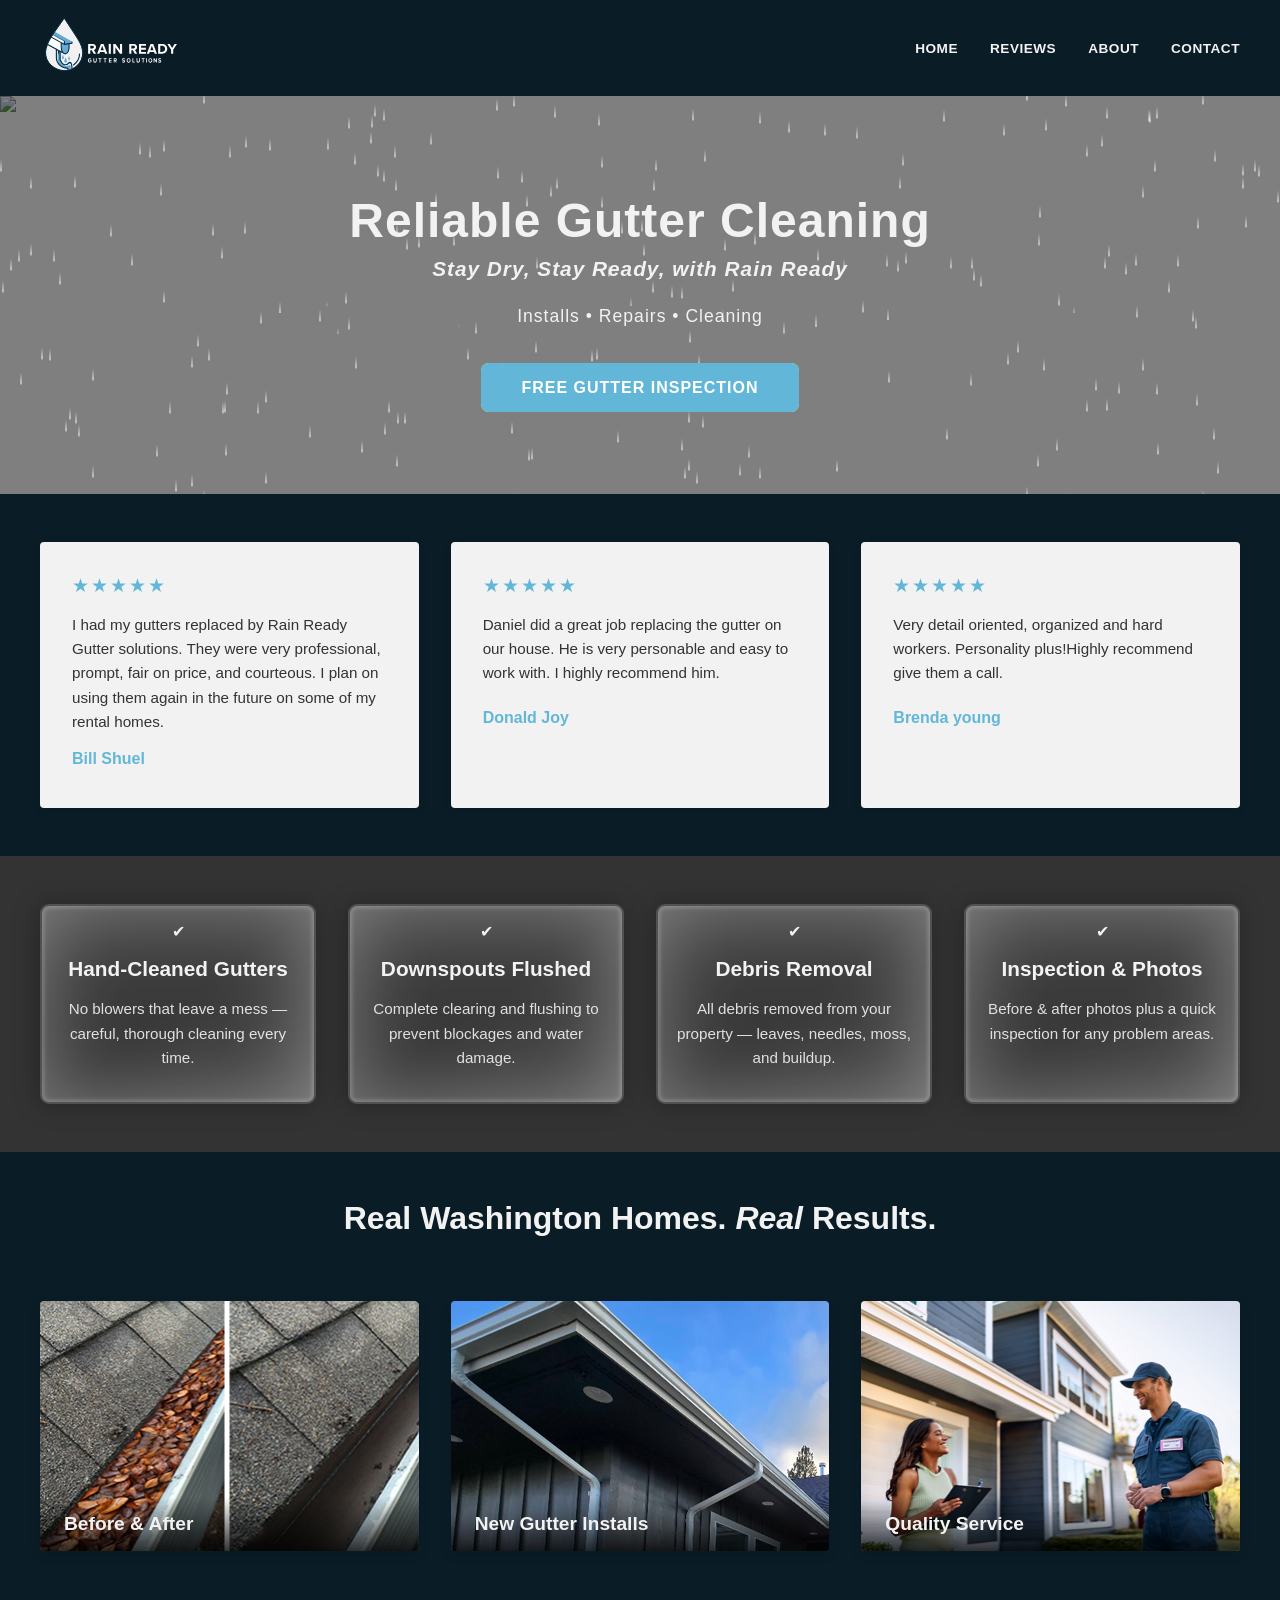
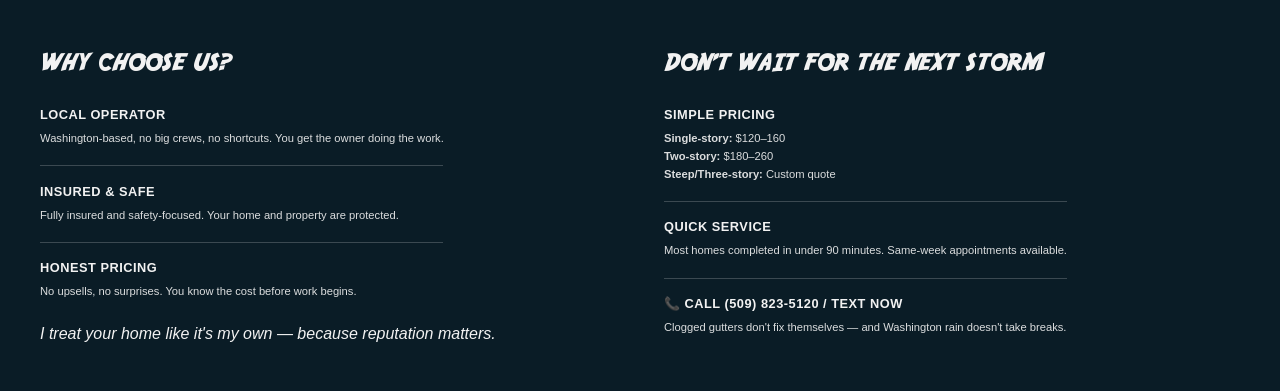
==== index-copy.html @ 387415eb "Entire site push" ====
<!DOCTYPE html>
<html lang="en">
<head>
    <meta charset="UTF-8" />
    <title>Rain Ready Gutter Solutions</title>
    <meta name="description" content="Call us for all your Gutter needs today! Continuous Gutter Installation, Cleaning and Repairs" />
    <meta name="viewport" content="width=device-width, initial-scale=1.0" />
    <link rel="stylesheet" href="css/normalize.css" />
    <!-- <link rel="stylesheet" href="css/styles.css" /> -->
    <link rel="stylesheet" href="css/styles-new.css" />
    <link href="https://fonts.googleapis.com/css?family=Montserrat:700,400&display=swap" rel="stylesheet">
    <style>
       
    </style>
</head>
<body>
    <div class="master-container">
    <div class="page-container">
      <!-- Header/Navigation -->
      <header class="header">
        <div class="header-content">
          <div class="logo-container">
            <img src="images/logo-RR.svg" alt="Rain Ready Company Logo">
          </div>
          <nav class="nav-menu">
            <ul>
              <li><a href="#home">HOME</a></li>
              <li><a href="#reviews">REVIEWS</a></li>
              <li><a href="#about">ABOUT</a></li>
              <li><a href="#contact">CONTACT</a></li>
            </ul>
          </nav>
        </div>
      </header>

      <!-- Hero Section -->
      <section class="hero">
        <div class="rain-overlay" id="rain-overlay">
          <canvas id='canvas'></canvas>
          <!-- <div class="row-1 row"></div>
<div class="row-2 row"></div>
<div class="row-3 row"></div>
<div class="row-4 row"></div>
<div class="row-5 row"></div>
<div class="row-6 row"></div>
<div class="row-7 row"></div>
<div class="row-8 row"></div>
<div class="row-9 row"></div>
<div class="row-10 row"></div> -->
        </div>
        <div class="hero-background">
          <img src="images/hero-bg.webp" alt="Kitchen Remodeling">
        </div>
        <div class="hero-content">
          <h1>Reliable Gutter Cleaning</h1>
          <h2>Stay Dry, Stay Ready, with Rain Ready</h2>
          <h4>Installs • Repairs • Cleaning<h4>
          
          <div class="hero-buttons">
            <a href="tel:509-823-5120" class="btn btn-white">Free Gutter Inspection</a>
          </div>
          </div>
        </div>
      </section>

      <!-- Testimonials Section -->
      <section class="testimonials">
        <div class="testimonials-grid">
          <div class="testimonial-card">
            <div class="stars">★★★★★</div>
            <p class="testimonial-text">I had my gutters replaced by Rain Ready Gutter solutions. They were very professional, prompt, fair on price, and courteous. I plan on using them again in the future on some of my rental homes.</p>
            <p class="testimonial-author">Bill Shuel</p>
          </div>
          <div class="testimonial-card">
            <div class="stars">★★★★★</div>
            <p class="testimonial-text">Daniel did a great job replacing the gutter on our house. He is very personable and easy to work with. I highly recommend him.</p>
            <p class="testimonial-author">Donald Joy</p>
          </div>
          <div class="testimonial-card">
            <div class="stars">★★★★★</div>
            <p class="testimonial-text">Very detail oriented, organized and hard workers. Personality plus!Highly recommend give them a call.</p>
            <p class="testimonial-author">Brenda young</p>
          </div>
        </div>
      </section>

      <!-- Service Cards Section -->
      <section class="service-cards">
        <div class="cards-grid">
          <div class="service-card glass-card">
            <div class="card-icon">✔</div>
            <h3>Hand-Cleaned Gutters</h3>
            <p>No blowers that leave a mess — careful, thorough cleaning every time.</p>
          </div>
          <div class="service-card glass-card">
            <div class="card-icon">✔</div>
            <h3>Downspouts Flushed</h3>
            <p>Complete clearing and flushing to prevent blockages and water damage.</p>
          </div>
          <div class="service-card glass-card">
            <div class="card-icon">✔</div>
            <h3>Debris Removal</h3>
            <p>All debris removed from your property — leaves, needles, moss, and buildup.</p>
          </div>
          <div class="service-card glass-card">
            <div class="card-icon">✔</div>
            <h3>Inspection & Photos</h3>
            <p>Before & after photos plus a quick inspection for any problem areas.</p>
          </div>
        </div>
      </section>

      <!-- Brands Section 
      <section class="brands">
        <div class="brands-grid">
          <img src="images/brand-1.webp" alt="Brand 1">
          <img src="images/brand-2.webp" alt="Brand 2">
          <img src="images/brand-3.webp" alt="Brand 3">
          <img src="images/brand-4.webp" alt="Brand 4">
        </div>
      </section>-->

      <!-- Featured Work Section -->
      <section class="featured-work">
        <h2>Real Washington Homes. <i>Real</i> Results.</h2>
        <div class="projects-grid">
          <div class="project-card">
            <img src="images/before-after.webp" alt="Before & After">
            <h3>Before & After</h3>
          </div>
          <div class="project-card">
            <img src="images/featured-new-gutter.webp" alt="New Gutter Installs">
            <h3>New Gutter Installs</h3>
          </div>
          <div class="project-card">
            <img src="images/quality-service.webp" alt="Professional Service">
            <h3>Quality Service</h3>
          </div>
        </div>
      </section>

      <!-- Footer Section -->
      <footer class="footer">
        <div class="footer-content">
          <div class="footer-column">
            <h3>Why Choose Us?</h3>
            <div class="footer-item">
              <h4>LOCAL OPERATOR</h4>
              <p>Washington-based, no big crews, no shortcuts. You get the owner doing the work.</p>
            </div>
            <hr>
            <div class="footer-item">
              <h4>INSURED & SAFE</h4>
              <p>Fully insured and safety-focused. Your home and property are protected.</p>
            </div>
            <hr>
            <div class="footer-item">
              <h4>HONEST PRICING</h4>
              <p>No upsells, no surprises. You know the cost before work begins.</p>
            </div>
            <p style="margin-top: 1.5rem; font-style: italic;">I treat your home like it's my own — because reputation matters.</p>
          </div>
          <div class="footer-column">
            <h3>DON'T WAIT FOR THE NEXT STORM</h3>
            <div class="footer-item">
              <h4>SIMPLE PRICING</h4>
              <p><strong>Single-story:</strong> $120–160<br><strong>Two-story:</strong> $180–260<br><strong>Steep/Three-story:</strong> Custom quote</p>
            </div>
            <hr>
            <div class="footer-item">
              <h4>QUICK SERVICE</h4>
              <p>Most homes completed in under 90 minutes. Same-week appointments available.</p>
            </div>
            <hr>
            <div class="footer-item">
              <h4>📞 CALL  (509) 823-5120 / TEXT NOW</h4>
              <p>Clogged gutters don't fix themselves — and Washington rain doesn't take breaks.</p>
            </div>
          </div>
        </div>
      </footer>
    </div>
    </div>


</body>
<script
  src="https://code.jquery.com/jquery-3.7.1.min.js"
  integrity="sha256-/JqT3SQfawRcv/BIHPThkBvs0OEvtFFmqPF/lYI/Cxo="
  crossorigin="anonymous"></script>
<script src="js/danJS.js"></script>
</html>
---- css/styles.css ----
body {
            margin: 0;
            font-family: Verdana, Tahoma, sans-serif, sans-serif;
            min-height: 100vh;
            color: #fff;
            font-size: 16px;
            }

          @font-face {
            font-family: 'White On Black';
            src: url('fonts/White%20On%20Black.ttf') format('truetype');
            font-weight: normal;
            font-style: normal;
            font-display: swap;
          }

        h1 {

            font-size: 2.44rem;
            /* clamp(1rem, 2vw, 2.44rem);      */
            font-weight: 700;
            line-height: 1.55;
            color: #ffffff;
            filter: invert(1);
            letter-spacing: 0.015em;
        }

        h2 {
          
            font-size: 1.95rem;        
            line-height: 1.55;
            letter-spacing: 0.02em;
            font-weight: 600;
            color: #000;
            filter: invert(1);
            margin: 10px 0 15px
        }


        h3 {
            
            font-size: 1.75rem;       
            line-height: 1.55;
            letter-spacing: 0.02em;
            font-weight: 600;
            color: #000;
            filter: invert(1);
            margin: 10px 0 15px
        }

        h4 {
            font-size: 1.56rem;
            line-height: 1.55;
            font-weight: 500;
            letter-spacing: 0.02em;
            color: #000;
            filter: invert(1);
            margin: 10px 0 15px
        }

        h5 {
            
            font-size: 1.4rem;
            line-height: 1.6;
            font-weight: 500;
            letter-spacing: 0.025em;
            color: #000;
            filter: invert(1);
            margin: 10px 0 15px
        }
        
        .subheading {
            font-family:  Arial, sans-serif;
            font-size: 1.1rem;
            font-weight: 500;
            color: #ffffff;
            mix-blend-mode: difference;
            margin-bottom: 16px;
        }

        p {
            font-size: .8rem;
            font-weight: 400;
            color: #1c1c1c;
            letter-spacing: 0.04em;
            text-wrap: balance;
            line-height: 1.5;
        }

        button {
          font-size: .9rem;
        }

        .center-me {
          align-self: center;
        }

        .master-container {
            max-width: 100%;
            margin: 0 auto;
            height: 100vh;
            margin: 0 0 35px;
        }

        .page-container {
            width: 86%;
            margin: 0 0 35px;
            background: #020024;
            background: linear-gradient(159deg,rgba(0, 26, 56, 1) 0%, rgba(5, 151, 255, 1) 60%, rgba(199, 221, 240, 1) 90%);
            padding: 32px;
            border-radius: 0 20px 20px 0;
            align-items:center;   
        }

        .header {
            display: grid;
            grid-template-columns: repeat(2, 1fr);
            gap: 16px;
            margin: 0 0 32px;
        }

        .header-items {
           align-self: center;
        }

        #Layer_1 {
            height:51px;
            width:auto
        }

        .logo-container-header {
            grid-column: 1 / -1;
            display: flex;
            align-items: center;
            & > img {
                height: 144px;
                margin-right: 24px;
            }
            & > span {
              color: #fff; 
              font-family: 'Montserrat', sans-serif; 
              font-size: 2.5rem; 
              font-weight: 700;
            }
        }

        .logo-container-card {
            grid-column: 1 / -1;
            display: flex;
            align-items: center;
            justify-content: flex-start;
            height: 40px;
            margin-bottom: 32px;
            & > img {
            height: 77%;
            width: auto; 
            object-fit: contain;
    
            display: block; 
            }
            & > span {
              color: #fff; 
              font-family: 'Montserrat', sans-serif; 
              font-size: 1lh;
              line-height: 1;
              font-weight: 700;
              mix-blend-mode: difference;
            }

        }  

        .logo-container-card .menu-container .menu-item a {
            font-size: .7rem;
             color: #000;
             font-weight: 500;
        }
        
        .homepage-card-container{
            display: grid;
            width: 107%;
            grid-template-columns: 1fr 1fr;
        }
        .homepage-card-column {
            display: grid;
            grid-template-columns: 1fr;
            gap: 20px;
            align-content: start;
            container: card-2-left-col / inline-size;
        }
        
        .card-2-col-left {
            @container (max-width:400px) {
            h1{
              font-size: 5cqw;
            }
        }
      }

        .homepage-cards {
            background: #fff;
            box-shadow: 4px 3px 24px rgba(0, 0, 0, 0.369);
            border-radius: 10px;
            padding: 11px 20px;
            margin-right: 24px;
            text-align: left;
        }

        .homepage-black-bg-card {
            display: grid;
            grid-template-columns: 62% auto;
            grid-column-gap: 43px;
            align-items: center;
            justify-content: center;
            padding: 24px;
            background: #000;
            box-shadow: 4px 3px 24px rgba(0, 0, 0, 0.369);
            border-radius: 10px;
            margin-right: 24px;
            color: #fff;
            font-size: 1.2rem;
            
            font-weight: 400;
            letter-spacing: 2px;
            text-align: left;
          
        }

      .card-section {
          max-width: 600px;
          margin: 40px auto;
          padding: 12px;
        }
      .card-section h1 {
        text-align: center;
      }

.card-title {
  text-align: center;
  font-size: 2rem;
  font-weight: 600;
  margin-bottom: 32px;
  color: #222;
}

.card-cards {
  display: grid;
  grid-template-columns: repeat(3, 1fr);
  gap: 24px;
  justify-items: stretch;
  align-items: stretch;
}

.card-card {
    cursor: pointer;
  background: linear-gradient(180deg, #fff 80%, #f3e8ff 100%);
  border-radius: 18px;
  padding: 32px 0 24px 0; /* top:32px, right:0, bottom:24px, left:0 */
  width: 100%;
  height:100%
  box-sizing: border-box;
  display: flex;
  flex-direction: column;
  align-items: center;
  transition: box-shadow 0.2s;
}

.card-card:hover {
  box-shadow: 0 8px 32px rgba(80, 63, 205, 0.16);
}

.card-card-img {
  border-radius: 12px;
  padding: 0;
  margin-bottom: 20px;
  display: flex;
  align-items: center;
  justify-content: center;
  width: 100%;
  height: 160px;
  overflow: hidden;
  position: relative;
}

.card-card-img img {
  display: block;
  width: 100%;
  height: 100%;
  object-fit: cover;
  border-radius: 12px;
  /* Increase saturation */
  filter: saturate(1.6);
  transition: filter 0.3s, transform 0.4s cubic-bezier(.4,0,.2,1);
}

/* On card hover, scale image and keep increased saturation */
.card-card:hover .card-card-img img {
  transform: scale(1.2);
  filter: saturate(1.6);
}

.card-card-heading {
  font-size: 1.1rem;
  font-weight: 600;
  margin: 13px 0 13px 0;
  text-align: center;
  color: #222;
}

.card-card-text {
  font-size: .9rem;
  color: #444;
  text-align: center;
  line-height: 1.3;
  margin: 0;
}   

.css-button-arrow--sky {
  min-width: 130px;
  height: 35px;
  color: #fff;
  padding: 5px 10px;
  cursor: pointer;
  transition: all 0.3s ease;
  position: relative;
  display: inline-block;
  outline: none;
  overflow: hidden;
  border-radius: 5px;
  border: none;
  background: linear-gradient(91deg,rgba(0, 55, 117, 1) 44%, rgb(15, 176, 225) 62%);
  background-size: 250% 100%;
  background-position: left;
  
}
.css-button-arrow--sky:hover {
  border-radius: 5px;
  padding-right: 24px;
  padding-left:8px;
  background-position: right;
  color: #000;
}
.css-button-arrow--sky:hover:after {
  opacity: 1;
  right: 10px;
  color:67bc45;
}
.css-button-arrow--sky:after {
  content: "\00BB";
  position: absolute;
  opacity: 0;
  font-size: 20px;
  line-height: 32px;
  top: 0;
  right: -20px;
  transition: 0.4s;
  color:67bc45;
}

.button {
  padding: 12px 28px;
  background: linear-gradient(90deg, #0537ff 0%, #149400 100%);
  background-size: 200% 100%;
  background-position: left;
  color: #fff;
  border: none;
  border-radius: 6px;
  font-family: 'Montserrat', sans-serif;
  font-weight: 700;
  font-size: .9rem;
  cursor: pointer;
  display: inline-block;
  box-shadow: 0 2px 12px rgba(0,81,168,0.10);
  letter-spacing: 0.04em;
  transition: 
    background-position 0.4s cubic-bezier(.4,0,.2,1),
    background-size 0.4s cubic-bezier(.4,0,.2,1),
    background 0.3s cubic-bezier(.4,0,.2,1),
    color 0.2s,
    box-shadow 0.2s,
    transform 0.15s;
}

.button.small {
  padding: 10px 22px;
  font-size: .8rem;
}

.button:hover, .button:focus {
  background-position: right;
  background-size: 220% 100%;
  color: #fff;
  box-shadow: 0 4px 24px rgba(0,81,168,0.18);
  transform: translateY(-2px) scale(1.04);
}

.menu-container {
    display: flex;
    width:100%;
    gap: 28px;
    list-style: none;
    margin: 0;
    padding: 0;
    align-items: center;
    justify-content: end;

}

.menu-container .menu-item a {
    color: #fff;
    text-decoration: none;
    font-size: 1.1rem;
    font-family: 'Montserrat', sans-serif;
    font-weight: 500;
    transition: color 0.2s;
}

.menu-container .menu-item a:hover {
    color: #00bfff;
}

/* AI */
        
        .logo {
            display: flex;
            align-items: center;
            margin-bottom: 24px;
        }
        .logo img {
            height: 28px;
            margin-right: 10px;
        }
        .logo span {
            font-weight: 600;
            font-size: 1.1rem;
            color: #222;
        }
        .title {
            font-size: 2.5rem;
            font-weight: 700;
            margin: 0 0 16px 0;
            line-height: 1.1;
        }
        .desc {
            font-size: .9rem;
            color: #444;
            margin-bottom: 15px;
            line-height: 1.3;
        }
        .actions {
            display: flex;
            gap: 16px;
            margin-bottom: 24px;
        }
        .btn {
            padding: 12px 28px;
            border-radius: 24px;
            border: none;
            font-size: 1rem;
            font-weight: 600;
            cursor: pointer;
            transition: background 0.2s;
        }
        .btn.primary {
            background: #1de782;
            color: #fff;
        }
        .btn.secondary {
            background: #fff;
            color: #222;
            border: 2px solid #222;
        }
        .brands {
            display: flex;
            align-items: center;
            justify-content: center;
            gap: 18px;
        }
        .brands img {
            height: 22px;
            vertical-align: middle;
        }
        .downloaded {
            font-size: 0.95rem;
            color: #888;
            margin-top: 18px;
            margin-bottom: 8px;
        }
        
.card-2-col {
    width:90%;
  display: grid;
  grid-template-columns: 1fr 1fr;
  gap: 32px;
  align-items: stretch;
  margin:75px auto 48px;
}

.card-2-col > div {
  height: 100%;
  display: flex;
  flex-direction: column;
  justify-content: flex-start; /* Top align content */

}
.card-2-col > div:nth-child(2) {
  align-items: center;
  justify-content: flex-end; /* Top align content */
}
.features {
  display: grid;
justify-content: center;

  margin-bottom: 24px;
  
}
#header-logo{
      .st0 {
        fill: #ffffff;
      }
}

#card-logo{
      .st0 {
        fill: #003775;
      }
}

.card-3 {
  background: url("../images/aurora-borealis-northern-lights.jpg");
  background-position: 0;
  background-size: 100%;
  background-repeat: no-repeat;
}
.card-3-title{
  color: #fff;
  filter: invert(0);
}
.card-3-desc{
    font-size: .9rem;
    color: #ffffff;
    margin: 15px 0 15px;
    line-height: 1.3;
}

.footer {
  padding: 20px 0;
  & > p {
    text-align: center;
    font-size: 0.8rem;
    color: #ffffff;
    margin: 0;
  }
  & > .menu-container >a {
    color: #67bc45;
    text-decoration: none;
    font-weight: 600;
  }
}
---- css/styles-new.css ----
/* ===========================
   STYLES-NEW.CSS
   Home Remodeling Website
   =========================== */

/* Root Variables */
:root {
  --primary-color: #0A1C26;
  --secondary-color: #2A4759;
  --accent-color: #62B7D9;
  --text-light: #F2F2F2;
  --text-dark: #333;
  --bg-light: #B0B7BF;
  --spacing-unit: 1rem;
  
  /* CSS HEX */
--fresh-sky: #00ADF1;
--taupe-grey: #77625cff;
--prussian-blue: #0c1b33ff;
--lime-cream: #dbfe87ff;
--tangerine-dream: #f39c6bff;

/* CSS HSL */
--fresh-sky: hsla(197, 100%, 47%, 1);
--taupe-grey: hsla(13, 13%, 41%, 1);
--prussian-blue: hsla(217, 62%, 12%, 1);
--lime-cream: hsla(78, 98%, 76%, 1);
--tangerine-dream: hsla(22, 85%, 69%, 1);
}



body {
            margin: 0;
            font-family: Verdana, Tahoma, sans-serif, sans-serif;
            min-height: 100vh;
            color: #fff;
            font-size: 16px;
            }

.container {
    display: flex;
    justify-content: center;
    align-items: center;
    transform-style: preserve-3d;
}

a :active, a:hover, a:focus {
    color: inherit;
    text-decoration: none;
}

@font-face {
  font-family: 'Wham-Bang'; /* A name you choose for the font */
  src: url('../adventure/Adventure.otf') format('opentype');
  font-weight: normal; /* Optional descriptors */
  font-style: normal;
  font-display: swap; /* Helps control font loading behavior */
}


.hero-content h1 {
  font-size: 3rem;
  font-weight: 700;
  margin: 0 0 .5rem 0;
  line-height: 1.2;
  letter-spacing: 1px;
  mix-blend-mode: difference;
}

.hero-content h2 {
  font-size: 1.3rem;
  font-weight: 700;
  font-style: italic;
  margin: 0 0 1.5rem 0;
  line-height: 1.2;
  letter-spacing: 1px;
  mix-blend-mode: difference;
}


.hero-content h3 {
  font-size: 1.1rem;
  font-weight: 700;
  font-style: italic;
  margin: 0 0 1.5rem 0;
  line-height: 1.2;
  letter-spacing: 1px;
  mix-blend-mode: difference;
}

.hero-content h4 {
  font-size: 1.1rem;
  font-weight: 400;
  margin: 0 0 1.2rem 0;
  line-height: 1.2;
  letter-spacing: 1px;
  mix-blend-mode: difference;
}

/* ===========================
   HEADER / NAVIGATION
   =========================== */

.header {
  background-color: var(--primary-color);
  padding: 1rem 2rem;
  position: relative;
  z-index: 100;
}

.header-content {
  max-width: 1200px;
  margin: 0 auto;
  display: flex;
  justify-content: space-between;
  align-items: center;
}

.logo-container {
  width: 50px;
}

.logo-container img {
  width: 145px;
  height: auto;
}

.nav-menu ul {
  display: flex;
  list-style: none;
  gap: 2rem;
  margin: 0;
  padding: 0;
}

.nav-menu a {
  color: var(--text-light);
  text-decoration: none;
  font-size: 0.85rem;
  font-weight: 600;
  letter-spacing: 0.5px;
  transition: color 0.3s ease;
}

.nav-menu a:hover {
  color: var(--accent-color);
}

/* ===========================
   HERO SECTION
   =========================== */

.hero {
  position: relative;
  /* height: 500px; */
  overflow: hidden;
  display: flex;
  align-items: center;
  justify-content: center;
}

.row {

  height: 10vh;
  width: 100%;
  animation: fade 5s infinite;
  animation-direction: alternate;
  opacity: 0.8;
}

.row-2 {
  animation-delay: 0.5s;
}

.row-3 {
  animation-delay: 1s;
}

.row-4 {
  animation-delay: 1.5s;
}

.row-5 {
  animation-delay: 2s;
}

.row-6 {
  animation-delay: 2.5s;
}

.row-7 {
  animation-delay: 3s;
}

.row-8 {
  animation-delay: 3.5s;
}

.row-9 {
  animation-delay: 4s;
}

.row-10 {
  animation-delay: 4.5s;
}

@keyframes fade {
  from {
    background: #006dfb;
  }
  to {
    background: #060d5c;
  }
}

.hero-background {
  position: absolute;
  top: 0;
  left: 0;
  width: 100%;
  height: 100%;
  z-index: 1;
}

.rain-overlay {
  position: absolute;
  top: 0;
  left: 0;
  width: 100%;
  height: 100%;
  z-index: 2;
}

.hero-overlay {
  position: absolute;
  top: 0;
  left: 0;
  width: 100%;
  height: 100%;
  z-index: 2;
  mix-blend-mode: color-dodge;
}

.hero-background img {
  width: 100%;
  height: 100%;
  object-fit: cover;
}

.hero-background::after {
  content: '';
  position: absolute;
  top: 0;
  left: 0;
  right: 0;
  bottom: 0;
  background: rgba(0, 0, 0, 0.5);
}

.hero-content {
  position: relative;
  z-index: 2;
  text-align: center;
  color: var(--text-light);
  max-width: 70%;
  padding: 6rem 2rem 8rem;
}


.hero-content p {
  font-size: 1rem;
  margin: 0 0 2rem 0;
  line-height: 1.6;
}

.hero-buttons {
  display: flex;
  gap: 1rem;
  justify-content: center;
  flex-wrap: wrap;
}

/* ===========================
   BUTTONS
   =========================== */


/* .btn {
  padding: 0.75rem 1.5rem;
  border: none;
  cursor: pointer;
  font-size: 1.5rem;
  font-weight: 600;
  font-style: normal;
  letter-spacing: 0.5px;
  transition: all 0.3s ease;
  text-decoration: none;
  display: inline-block;
  border-radius: 12px;
} */

.btn:link,
.btn:visited {
  text-transform: uppercase;
  text-decoration: none;
  padding: 15px 40px;
  display: inline-block;
  border-radius: 8px;
  transition: all 0.2s;
  position: absolute;
}

.btn:hover {
  transform: translateY(-3px);
  box-shadow: 0 10px 20px rgba(0, 0, 0, 0.2);
}

.btn:active {
  transform: translateY(-1px);
  box-shadow: 0 5px 10px rgba(0, 0, 0, 0.2);
}

.btn-white {
  font-size: 1rem;
  font-weight: 600;
  background-color: var(--accent-color);
  color: #fff;
  margin: 1rem 0 1rem;
}

.btn::after {
  content: "";
  display: inline-block;
  height: 100%;
  width: 100%;
  border-radius: 8px;
  position: absolute;
  top: 0;
  left: 0;
  z-index: -1;
  transition: all 0.4s;
}

.btn-white::after {
  background-color: var(--lime-cream);
}

.btn:hover::after {
  transform: scaleX(1.4) scaleY(1.6);
  opacity: 0;
}

.btn-animated {
  -webkit-animation: moveInBottom 5s ease-out;
          animation: moveInBottom 5s ease-out;
  -webkit-animation-fill-mode: backwards;
          animation-fill-mode: backwards;
}

@-webkit-keyframes moveInBottom {
  0% {
    opacity: 0;
    transform: translateY(30px);
  }
  100% {
    opacity: 1;
    transform: translateY(0px);
  }
}

@keyframes moveInBottom {
  0% {
    opacity: 0;
    transform: translateY(30px);
  }
  100% {
    opacity: 1;
    transform: translateY(0px);
  }
}

.btn-primary {
color: var(--lime-cream);
  border-radius: 6px;
  padding:10px;
  transition: all 0.3s ease;
}

.btn-primary:hover {
  background-color: #ffffff;
  transform: translateY(-2px);
  color: var(--primary-color);
}

.btn-secondary {
  background-color: transparent;
  color: var(--text-light);
  border: 2px solid var(--text-light);
}

.btn-secondary:hover {
  background-color: var(--text-light);
  color: var(--text-dark);
}

.btn-outline {
  background-color: transparent;
  color: var(--primary-color);
  border: 2px solid var(--primary-color);
  margin-top: 1rem;
}

.btn-outline:hover {
  background-color: var(--primary-color);
  color: var(--text-light);
}

<div class="glass-card">
  <div class="card-content">
    <div class="card-header">
      <div class="user-info">
        <div class="avatar">
          <svg class="avatar-icon" viewBox="0 0 24 24" fill="none" stroke="currentColor" stroke-width="2">
            <path d="M20 21v-2a4 4 0 0 0-4-4H8a4 4 0 0 0-4 4v2"></path>
            <circle cx="12" cy="7" r="4"></circle>
          </svg>
        </div>
        <div class="user-details">
          <p class="user-name">Jane Doe</p>
          <p class="user-role">UX Designer</p>
        </div>
      </div>
      <svg class="notification-icon" viewBox="0 0 24 24" fill="none" stroke="currentColor" stroke-width="2">
        <path d="M18 8A6 6 0 0 0 6 8c0 7-3 9-3 9h18s-3-2-3-9"></path>
        <path d="M13.73 21a2 2 0 0 1-3.46 0"></path>
      </svg>
    </div>
    <div class="card-body">
      <h3 class="card-title">Styled Component</h3>
      <p class="card-description">This is a sample of how your content might look inside.</p>
      <button class="glass-button">Get Started</button>
    </div>
    <p class="card-tip">Tip: Try adjusting the sliders and colors to see real-time changes!</p>
  </div>
</div>


/* Glassmorphism Card */
.glass-card {
  position: relative;
  width: 400px;
  height: 300px;
  border-radius: 9px;
  background: rgba(248, 248, 248, 0);
  backdrop-filter: blur(3px) saturate(105%);
  -webkit-backdrop-filter: blur(3px) saturate(105%);
  border: 2px solid rgba(204, 204, 204, 0.2);
  box-shadow: -2px 1px 26px 0 rgba(0, 0, 0, 0.28),
    inset 0 0 83px rgba(255, 255, 255, 0.36),
    inset 0px 0px 4px 2px rgba(255, 255, 255, 0.22);
  overflow: hidden;
}

/* Reflection highlights (two-layer overlay) */
.glass-card {
  position: relative;
  
  border-radius: 9px;
  background: rgba(248, 248, 248, 0);
  backdrop-filter: blur(3px) saturate(105%);
  -webkit-backdrop-filter: blur(3px) saturate(105%);
  border: 2px solid rgba(204, 204, 204, 0.2);
  box-shadow: -2px 1px 26px 0 rgba(0, 0, 0, 0.28),
    inset 0 0 83px rgba(255, 255, 255, 0.36),
    inset 0px 0px 4px 2px rgba(255, 255, 255, 0.22);
  overflow: hidden;
}

/* Reflection highlights (two-layer overlay) */
.glass-card::before {
  content: '';
  position: absolute;
  top: 0;
  left: 0;
  width: 100%;
  height: 100%;
  pointer-events: none;
  border-radius: inherit;
  /* angled edge reflection */
  background: linear-gradient(to left top, rgba(255,255,255,0.11) 0%, rgba(255,255,255,0) 50%);
  z-index: 1;
}

.glass-card::after {
  content: '';
  position: absolute;
  top: 0;
  left: 0;
  width: 100%;
  height: 100%;
  pointer-events: none;
  border-radius: inherit;
  /* subtle top-to-bottom sheen */
  background: linear-gradient(to bottom, rgba(255,255,255,0.066) 0%, rgba(255,255,255,0) 100%);
  z-index: 1;
}

/* Content styling */
.card-content {
  position: relative;
  z-index: 10;
  width: 100%;
  height: 100%;
  display: flex;
  flex-direction: column;
  justify-content: space-between;
  padding: 24px;
  color: white;
  text-shadow: 0 1px 3px rgba(0,0,0,0.2);
}

.card-header {
  display: flex;
  justify-content: space-between;
  align-items: flex-start;
}

.user-info {
  display: flex;
  align-items: center;
  gap: 12px;
}

.avatar {
  width: 40px;
  height: 40px;
  border-radius: 50%;
  background: rgba(255, 255, 255, 0.1);
  border: 2px solid #3b82f6;
  display: flex;
  align-items: center;
  justify-content: center;
}

.avatar-icon {
  width: 20px;
  height: 20px;
  color: #3b82f6;
}

.user-details {
  display: flex;
  flex-direction: column;
}

.user-name {
  font-weight: 600;
  margin: 0;
}

.user-role {
  font-size: 12px;
  opacity: 0.7;
  margin: 0;
}

.notification-icon {
  width: 20px;
  height: 20px;
  opacity: 0.5;
}

.card-body {
  text-align: center;
  margin-top: 8px;
}

.card-title {
  font-size: 18px;
  font-weight: 700;
  margin: 0 0 4px 0;
}

.card-description {
  font-size: 14px;
  opacity: 0.7;
  margin: 0 0 16px 0;
}

.glass-button {
  width: 100%;
  background: rgba(255, 255, 255, 0.1);
  border: 1px solid rgba(255, 255, 255, 0.2);
  color: white;
  padding: 8px 16px;
  border-radius: 8px;
  font-weight: 600;
  cursor: pointer;
  backdrop-filter: blur(8px);
  -webkit-backdrop-filter: blur(8px);
  box-shadow: 0 4px 6px rgba(0, 0, 0, 0.1);
  transition: all 0.2s ease;
}

.glass-button:hover {
  background: rgba(255, 255, 255, 0.2);
}

.glass-button:focus {
  outline: none;
  box-shadow: 0 0 0 2px rgba(59, 130, 246, 0.4);
}

.card-tip {
  font-size: 12px;
  text-align: center;
  color: #e0e6ed;
  margin: 16px 0 0 0;
}

/* ===========================
   SERVICE CARDS SECTION
   =========================== */

 .service-cards {
  position: relative;
  z-index: 1;
  /* base darker gradient to provide contrast for glass cards */
  /* background-color: rgba(6,12,18,1); */
  /* stronger highlights: increased white radial strength, added sheen layer */
  background-image: url("../images/service-bg.webp");
  background-size: cover;
  background-repeat: no-repeat;
  background-position: bottom center;
  overflow: hidden;
  padding: 3rem 2rem;
 }

 .service-cards:after {
  content: "";
  position: absolute;
  top: 0;
  left: 0;
  width: 100%;
  height: 100%;
  background-color: rgba(0, 0, 0, 0.8); /* Black overlay with 60% opacity */
  z-index: -1; /* Places the overlay behind the container's content */
}

.cards-grid {
  max-width: 1200px;
  margin: 0 auto;
  display: grid;
  grid-template-columns: repeat(auto-fit, minmax(245px, 1fr));
  gap: 2rem;
}

.service-card {
  /* background-color: var(--text-dark); */
  padding: 1rem;
  text-align: center;
  color: var(--text-light);
  /* border: 4px solid rgba(255, 255, 255, 0.2); */
  transition: transform 0.3s ease, box-shadow 0.3s ease;
}

.service-card:hover {
  transform: translateY(-5px);
  box-shadow: 0 10px 30px rgba(0, 0, 0, 0.3);
}

.card-icon {
  margin-bottom: 1rem;
}

.card-icon img {
  width: 80px;
  height: 80px;
  object-fit: contain;
}

.service-card h3 {
  font-size: 1.3rem;
  margin: 1rem  0 0.5rem 0;
  font-weight: 700;
}

.service-card p {
  font-size: 0.95rem;
  line-height: 1.6;
  margin: 1rem 0;
  opacity: 0.9;
}

.card-link {
  color: var(--text-light);
  text-decoration: none;
  font-weight: 600;
  display: inline-block;
  margin-top: 1rem;
  padding: 0.5rem 1rem;
  border: 2px solid var(--text-light);
  transition: all 0.3s ease;
}

.card-link:hover {
  background-color: var(--text-light);
  color: var(--primary-color);
}

/* ===========================
   TESTIMONIALS SECTION
   =========================== */

.testimonials {
  background-color: var(--primary-color);
  padding: 3rem 2rem;
}

.testimonials-grid {
  max-width: 1200px;
  margin: 0 auto;
  display: grid;
  grid-template-columns: repeat(auto-fit, minmax(300px, 1fr));
  gap: 2rem;
}

.testimonial-card {
  background-color: var(--text-light);
  padding: 2rem;
  border-radius: 4px;
  box-shadow: 0 2px 8px rgba(0, 0, 0, 0.1);
}

.stars {
  color: var(--accent-color);
  font-size: 1.2rem;
  margin-bottom: 1rem;
  letter-spacing: 2px;
}

.testimonial-text {
  color: var(--text-dark);
  font-size: 0.95rem;
  line-height: 1.6;
  margin: 1rem 0;
  min-height: 80px;
}

.testimonial-author {
  color: var(--accent-color);
  font-weight: 700;
  margin: 1rem 0 0.5rem 0;
}

.testimonial-location {
  color: #666;
  font-size: 0.85rem;
  margin: 0;
}

/* ===========================
   BRANDS SECTION
   =========================== */

.brands {
  background-color: var(--text-light);
  padding: 3rem 2rem;
}

.brands-grid {
  max-width: 1200px;
  margin: 0 auto;
  display: grid;
  grid-template-columns: repeat(auto-fit, minmax(150px, 1fr));
  gap: 2rem;
  align-items: center;
}

.brands-grid img {
  max-width: 100%;
  height: 60px;
  object-fit: contain;
  opacity: 0.7;
  transition: opacity 0.3s ease;
}

.brands-grid img:hover {
  opacity: 1;
}

/* ===========================
   FEATURED WORK SECTION
   =========================== */

.featured-work {
  background-color: var(--primary-color);
  padding: 3rem 2rem;
}

.featured-work h2 {
  text-align: center;
  font-size: 2rem;
  color: var(--text-light);
  margin: 0 0 4rem 0;
  max-width: 1200px;
  margin-left: auto;
  margin-right: auto;
}

.projects-grid {
  max-width: 1200px;
  margin: 0 auto;
  display: grid;
  grid-template-columns: repeat(auto-fit, minmax(300px, 1fr));
  gap: 2rem;
}

.project-card {
  position: relative;
  overflow: hidden;
  border-radius: 4px;
  box-shadow: 0 4px 12px rgba(0, 0, 0, 0.1);
  height: 250px;
}

.project-card img {
  width: 100%;
  height: 100%;
  object-fit: cover;
  transition: transform 0.3s ease;
}

.project-card:hover img {
  transform: scale(1.05);
}

.project-card h3 {
  position: absolute;
  bottom: 0;
  left: 0;
  right: 0;
  background: linear-gradient(to top, rgba(0, 0, 0, 0.8), transparent);
  color: var(--text-light);
  margin: 0;
  padding: 1rem 1.5rem;
  font-size: 1.2rem;
  font-weight: 600;
}

/* ===========================
   FOOTER SECTION
   =========================== */

.footer {
  background-color: var(--primary-color);
  color: var(--text-light);
  padding: 3rem 2rem 2rem;
}

.footer-content {
  max-width: 1200px;
  margin: 0 auto;
  display: grid;
  grid-template-columns: 1fr 1fr;
  gap: 3rem;
}

.footer-column hr {
  border: none;
  border-top: 1px solid rgba(255, 255, 255, 0.2);
  margin: 3% 0 3%;
  width: 70%;
 }

.footer-column h3 {
  font-family: 'Wham-Bang';
  font-size: 1.4rem;
  font-weight: 700;
  margin: 0 0 2rem 0;
  color: var(--text-light);
  text-transform: uppercase;
  letter-spacing: 1px;
}

.footer-item {
  margin-bottom: 1rem;
}

.footer-item h4 {
  font-size: 0.8rem;
  font-weight: 700;
  margin: 0 0 0.5rem 0;
  text-transform: uppercase;
  letter-spacing: 0.5px;
  color: var(--text-light);
}

.footer-item p {
  font-size: 0.7rem;
  line-height: 1.6;
  margin: 0;
  opacity: 0.9;
}

/* ===========================
   RESPONSIVE DESIGN
   =========================== */

@media (max-width: 768px) {
  .header-content {
    flex-direction: column;
    gap: 1rem;
  }

  .nav-menu ul {
    gap: 1rem;
    flex-wrap: wrap;
    justify-content: center;
  }

  .hero-content p {
    font-size: 0.9rem;
  }

  .hero-buttons {
    flex-direction: column;
    align-items: center;
  }

  .btn {
    width: 100%;
    max-width: 300px;
  }

  .cards-grid {
    grid-template-columns: 1fr 1fr;
  }

  .testimonials-grid {
    grid-template-columns: 1fr;
  }

  .brands-grid {
    grid-template-columns: repeat(2, 1fr);
  }

  .projects-grid {
    grid-template-columns: 1fr;
  }

  .footer-content {
    grid-template-columns: 1fr;
  }

  .featured-work h2 {
    font-size: 1.5rem;
  }
}

@media (max-width: 480px) {
  .nav-menu ul {
    flex-direction: column;
    gap: 0.5rem;
  }

  .nav-menu a {
    font-size: 0.75rem;
  }

  .hero-content h1 {
    font-size: 1.5rem;
  }

  .service-cards {
    padding: 2rem 1rem;
  }

  .cards-grid {
    grid-template-columns: 1fr;
  }

  .hero {
    height: 350px;
  }

  .project-card {
    height: 200px;
  }
}
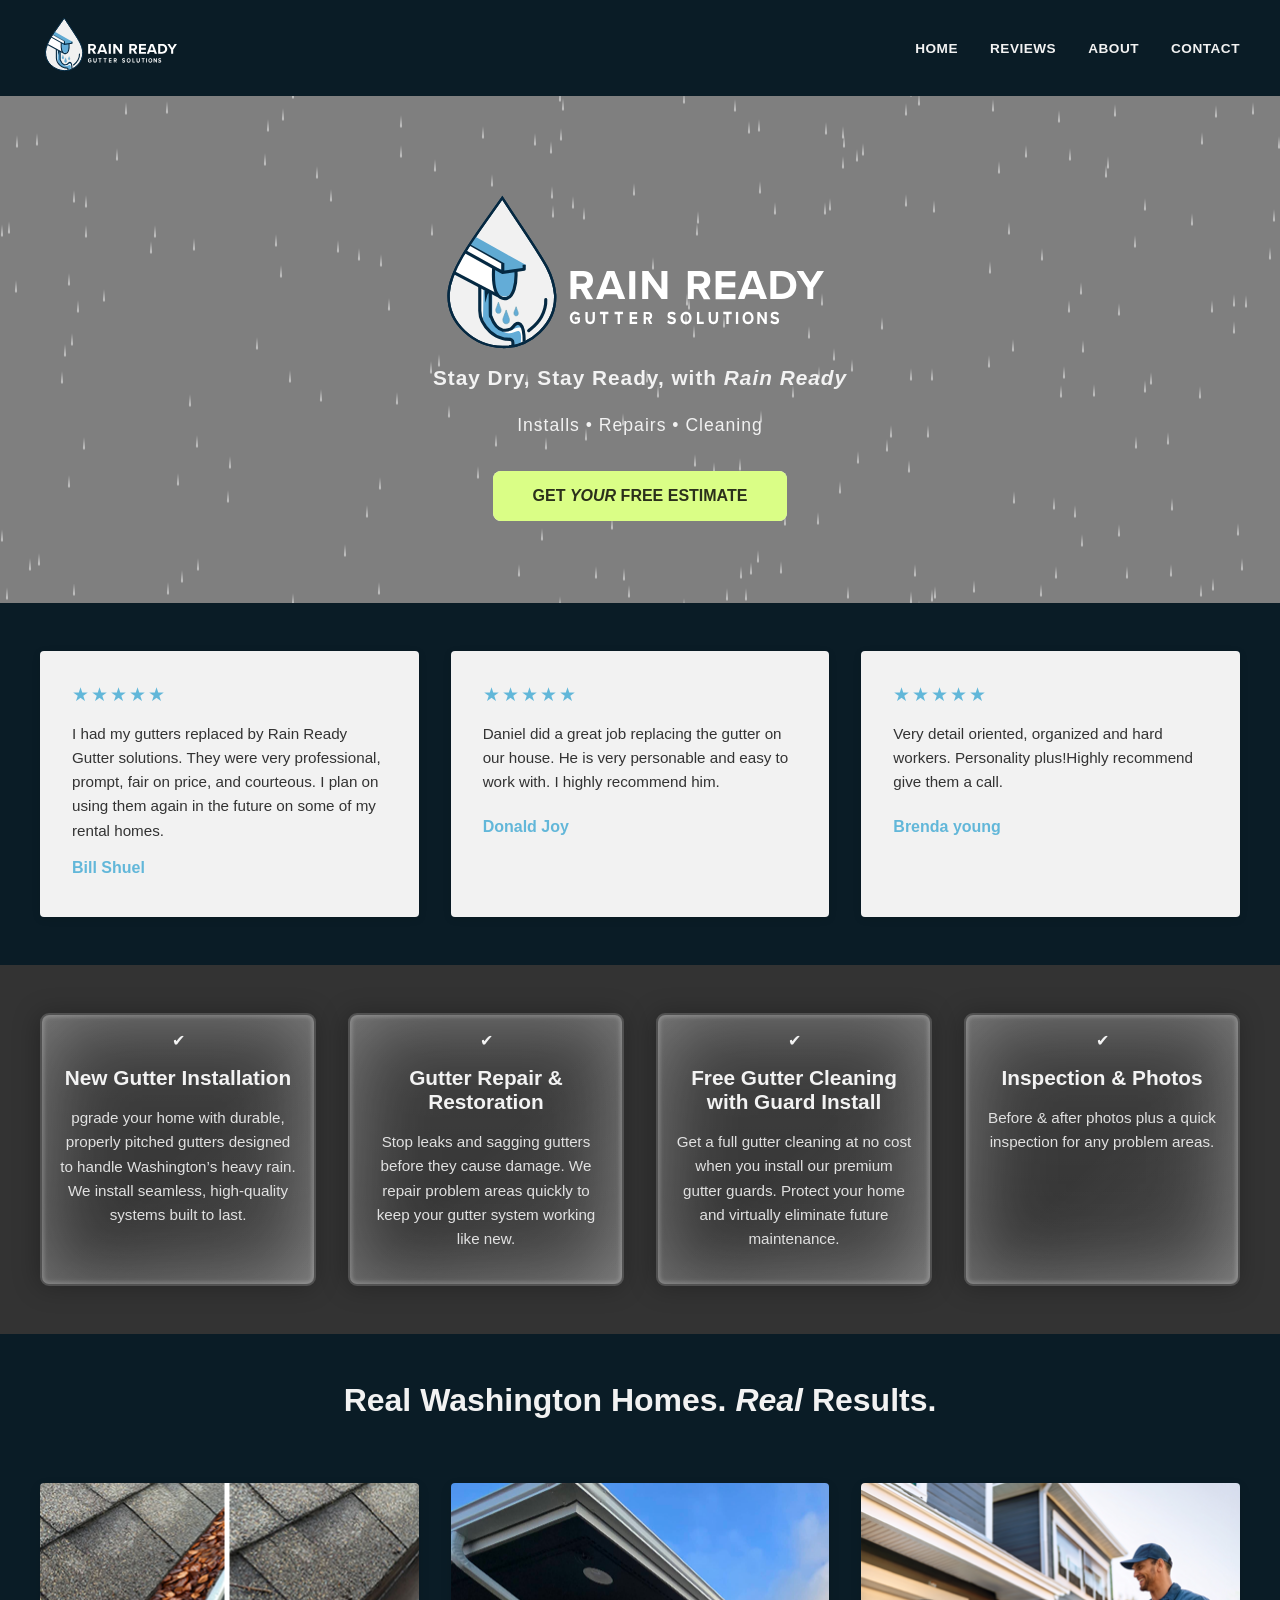
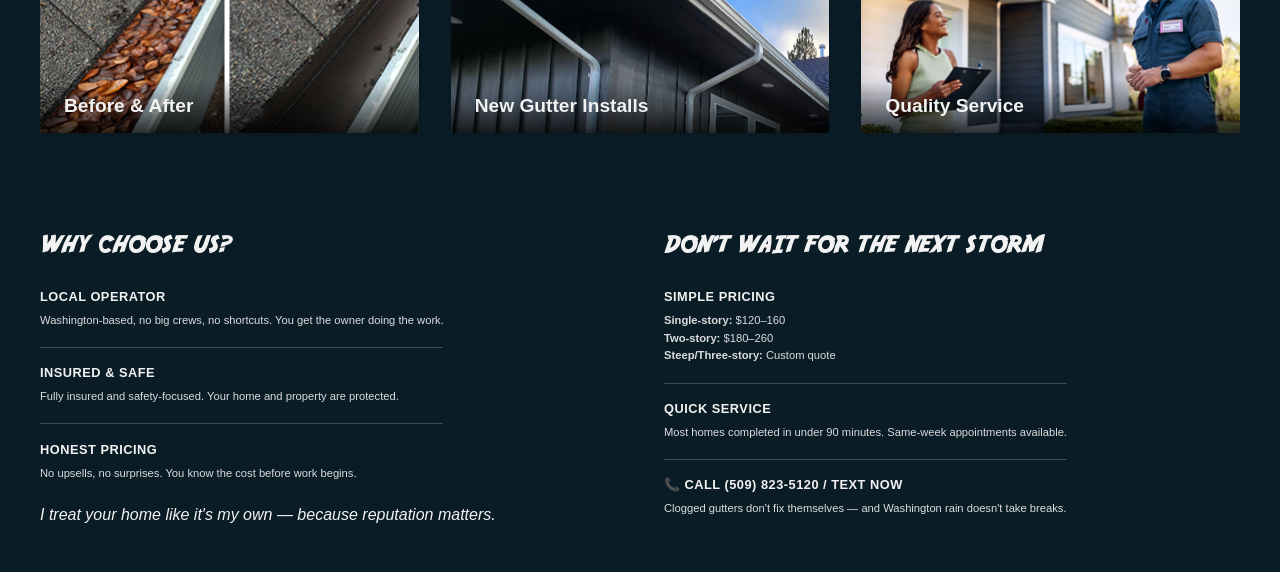
==== commit 2e8a9284: "new copy for install focus" ====
--- a/index-copy.html
+++ b/index-copy.html
@@ -37,27 +37,17 @@
       <section class="hero">
         <div class="rain-overlay" id="rain-overlay">
           <canvas id='canvas'></canvas>
-          <!-- <div class="row-1 row"></div>
-<div class="row-2 row"></div>
-<div class="row-3 row"></div>
-<div class="row-4 row"></div>
-<div class="row-5 row"></div>
-<div class="row-6 row"></div>
-<div class="row-7 row"></div>
-<div class="row-8 row"></div>
-<div class="row-9 row"></div>
-<div class="row-10 row"></div> -->
         </div>
         <div class="hero-background">
-          <img src="images/hero-bg.webp" alt="Kitchen Remodeling">
+    
         </div>
         <div class="hero-content">
-          <h1>Reliable Gutter Cleaning</h1>
-          <h2>Stay Dry, Stay Ready, with Rain Ready</h2>
+          <img src="images/logo-RR.svg" alt="Rain Ready Company Logo">
+          <h2>Stay Dry, Stay Ready, with <i>Rain Ready</i></h2>
           <h4>Installs • Repairs • Cleaning<h4>
           
           <div class="hero-buttons">
-            <a href="tel:509-823-5120" class="btn btn-white">Free Gutter Inspection</a>
+            <a href="tel:509-823-5120" class="btn btn-white">Get <i>Your</i> Free Estimate</a>
           </div>
           </div>
         </div>
@@ -89,18 +79,18 @@
         <div class="cards-grid">
           <div class="service-card glass-card">
             <div class="card-icon">✔</div>
-            <h3>Hand-Cleaned Gutters</h3>
-            <p>No blowers that leave a mess — careful, thorough cleaning every time.</p>
+            <h3>New Gutter Installation</h3>
+            <p>pgrade your home with durable, properly pitched gutters designed to handle Washington’s heavy rain. We install seamless, high-quality systems built to last.</p>
           </div>
           <div class="service-card glass-card">
             <div class="card-icon">✔</div>
-            <h3>Downspouts Flushed</h3>
-            <p>Complete clearing and flushing to prevent blockages and water damage.</p>
+            <h3>Gutter Repair & Restoration</h3>
+            <p>Stop leaks and sagging gutters before they cause damage. We repair problem areas quickly to keep your gutter system working like new.</p>
           </div>
           <div class="service-card glass-card">
             <div class="card-icon">✔</div>
-            <h3>Debris Removal</h3>
-            <p>All debris removed from your property — leaves, needles, moss, and buildup.</p>
+            <h3>Free Gutter Cleaning with Guard Install</h3>
+            <p>Get a full gutter cleaning at no cost when you install our premium gutter guards. Protect your home and virtually eliminate future maintenance.</p>
           </div>
           <div class="service-card glass-card">
             <div class="card-icon">✔</div>
--- a/css/styles-new.css
+++ b/css/styles-new.css
@@ -18,6 +18,7 @@
 --taupe-grey: #77625cff;
 --prussian-blue: #0c1b33ff;
 --lime-cream: #dbfe87ff;
+--lime-cream-dk: rgb(96, 110, 64);
 --tangerine-dream: #f39c6bff;
 
 /* CSS HSL */
@@ -31,12 +32,13 @@
 
 
 body {
-            margin: 0;
-            font-family: Verdana, Tahoma, sans-serif, sans-serif;
-            min-height: 100vh;
-            color: #fff;
-            font-size: 16px;
-            }
+    margin: 0;
+    font-family: Verdana, Tahoma, sans-serif, sans-serif;
+    min-height: 100vh;
+    color: #fff;
+    font-size: 16px;
+  
+  }
 
 .container {
     display: flex;
@@ -71,7 +73,6 @@
 .hero-content h2 {
   font-size: 1.3rem;
   font-weight: 700;
-  font-style: italic;
   margin: 0 0 1.5rem 0;
   line-height: 1.2;
   letter-spacing: 1px;
@@ -160,6 +161,11 @@
   justify-content: center;
 }
 
+.hero-background {
+  background: url('../images/hero-bg.webp') no-repeat center top;
+  background-size: cover;
+} 
+
 .row {
 
   height: 10vh;
@@ -286,11 +292,11 @@
    =========================== */
 
 
-/* .btn {
+.btn {
   padding: 0.75rem 1.5rem;
   border: none;
   cursor: pointer;
-  font-size: 1.5rem;
+  font-size: 1rem;
   font-weight: 600;
   font-style: normal;
   letter-spacing: 0.5px;
@@ -298,7 +304,15 @@
   text-decoration: none;
   display: inline-block;
   border-radius: 12px;
-} */
+}
+
+.btn-white {
+  font-weight: 600;
+  letter-spacing: 0;
+  background-color: var(--lime-cream);
+  color: rgb(43, 48, 27);
+  margin: 1rem 0 1rem;
+}
 
 .btn:link,
 .btn:visited {
@@ -312,21 +326,15 @@
 }
 
 .btn:hover {
-  transform: translateY(-3px);
+  transform: translateY(3px);
   box-shadow: 0 10px 20px rgba(0, 0, 0, 0.2);
+  background-color: var(--lime-cream-dk);
+  color: var(--text-light);
 }
 
 .btn:active {
   transform: translateY(-1px);
   box-shadow: 0 5px 10px rgba(0, 0, 0, 0.2);
-}
-
-.btn-white {
-  font-size: 1rem;
-  font-weight: 600;
-  background-color: var(--accent-color);
-  color: #fff;
-  margin: 1rem 0 1rem;
 }
 
 .btn::after {
@@ -343,11 +351,11 @@
 }
 
 .btn-white::after {
-  background-color: var(--lime-cream);
+  background-color: var(--text-light);
 }
 
 .btn:hover::after {
-  transform: scaleX(1.4) scaleY(1.6);
+  transform: scaleX(1.2) scaleY(1.4);
   opacity: 0;
 }
 
@@ -364,7 +372,7 @@
     transform: translateY(30px);
   }
   100% {
-    opacity: 1;
+    opacity: .8;
     transform: translateY(0px);
   }
 }
@@ -924,6 +932,10 @@
     font-size: 0.9rem;
   }
 
+.hero-background {
+   background: url('../images/hero-bg-mobile.webp') no-repeat center top;
+   background-size: cover;
+}
   .hero-buttons {
     flex-direction: column;
     align-items: center;
